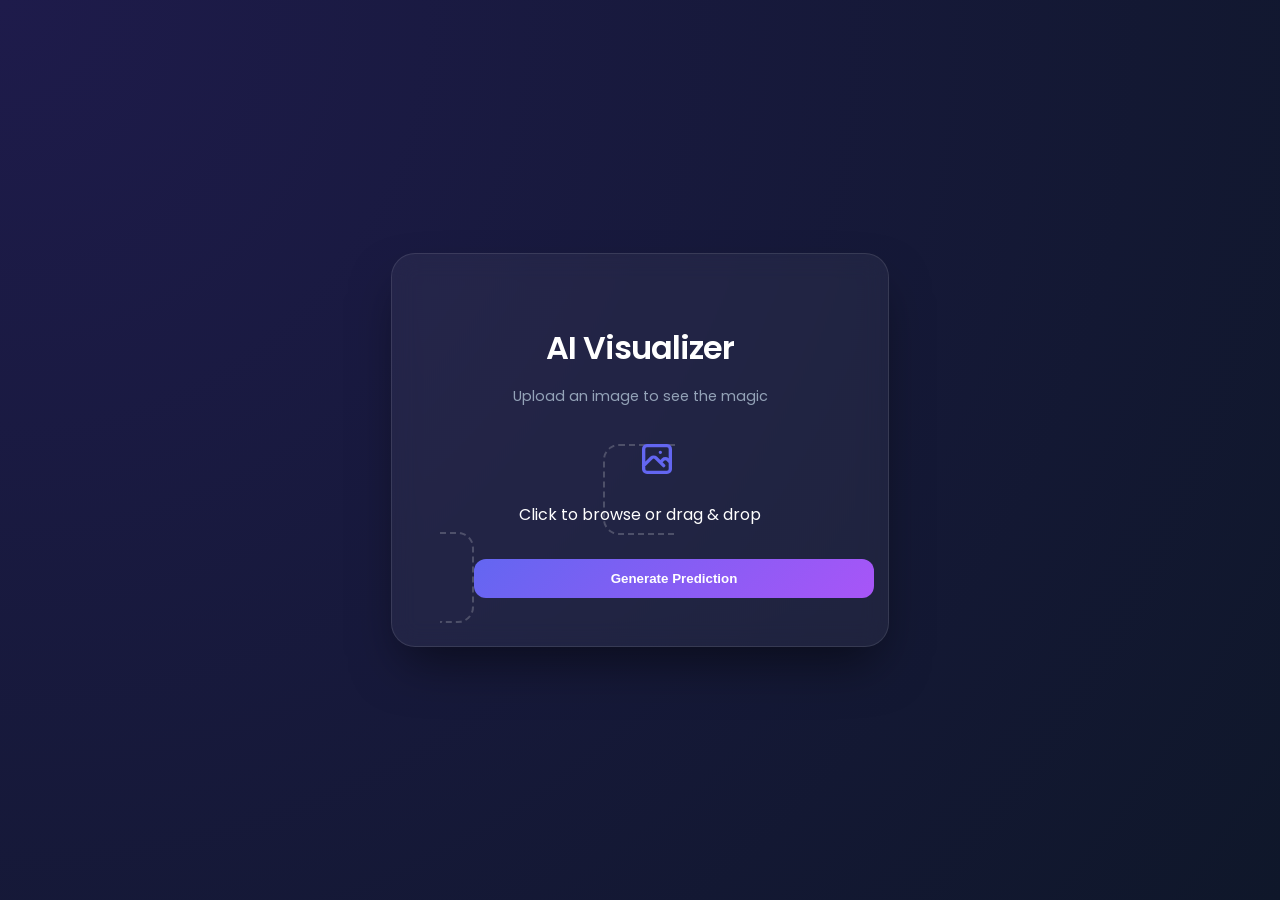
==== index.html @ 39c7b453 "Frontend" ====
<!DOCTYPE html>
<html lang="en">
<head>
    <meta charset="UTF-8">
    <meta name="viewport" content="width=device-width, initial-scale=1.0">
    <title>AI Vision | Image Classifier</title>
    <link href="https://fonts.googleapis.com/css2?family=Poppins:wght@300;400;600&display=swap" rel="stylesheet">
    <style>
        :root { --primary: #6366f1; --secondary: #a855f7; --bg: #0f172a; }
        body {
            font-family: 'Poppins', sans-serif;
            background: radial-gradient(circle at top left, #1e1b4b, var(--bg));
            color: white;
            height: 100vh;
            display: flex;
            align-items: center;
            justify-content: center;
            margin: 0;
            overflow: hidden;
        }
        .glass-card {
            background: rgba(255, 255, 255, 0.05);
            backdrop-filter: blur(12px);
            border: 1px solid rgba(255, 255, 255, 0.1);
            padding: 3rem;
            border-radius: 24px;
            text-align: center;
            width: 400px;
            box-shadow: 0 25px 50px -12px rgba(0, 0, 0, 0.5);
            animation: fadeIn 0.8s ease-out;
        }
        h1 { font-weight: 600; margin-bottom: 0.5rem; letter-spacing: -1px; }
        p { color: #94a3b8; font-size: 0.9rem; margin-bottom: 2rem; }
        
        .upload-area {
            border: 2px dashed rgba(255, 255, 255, 0.2);
            border-radius: 16px;
            padding: 2rem;
            cursor: pointer;
            transition: all 0.3s ease;
        }
        .upload-area:hover {
            border-color: var(--primary);
            background: rgba(99, 102, 241, 0.05);
        }
        input[type="file"] { display: none; }
        
        button {
            margin-top: 2rem;
            width: 100%;
            background: linear-gradient(135deg, var(--primary), var(--secondary));
            color: white;
            border: none;
            padding: 12px;
            border-radius: 12px;
            font-weight: 600;
            cursor: pointer;
            transition: transform 0.2s;
        }
        button:hover { transform: translateY(-2px); box-shadow: 0 10px 15px -3px rgba(99, 102, 241, 0.4); }
        button:disabled { opacity: 0.5; cursor: not-allowed; }

        @keyframes fadeIn { from { opacity: 0; transform: translateY(20px); } to { opacity: 1; transform: translateY(0); } }
        
        #status { margin-top: 1rem; font-size: 0.8rem; color: var(--secondary); display: none; }
    </style>
</head>
<body>

    <div class="glass-card">
        <h1>AI Visualizer</h1>
        <p>Upload an image to see the magic</p>
        
        <form id="uploadForm">
            <label class="upload-area" for="fileInput">
                <svg width="40" height="40" fill="none" stroke="currentColor" viewBox="0 0 24 24" style="margin-bottom: 1rem; color: #6366f1;">
                    <path stroke-linecap="round" stroke-linejoin="round" stroke-width="2" d="M4 16l4.586-4.586a2 2 0 012.828 0L16 16m-2-2l1.586-1.586a2 2 0 012.828 0L20 14m-6-6h.01M6 20h12a2 2 0 002-2V6a2 2 0 00-2-2H6a2 2 0 00-2 2v12a2 2 0 002 2z"></path>
                </svg>
                <div id="fileName">Click to browse or drag & drop</div>
                <input type="file" id="fileInput" name="file" accept="image/*" required>
            </label>
            <button type="submit" id="submitBtn">Generate Prediction</button>
        </form>
        <div id="status">Analyzing neural patterns...</div>
    </div>

    <script>
        const fileInput = document.getElementById('fileInput');
        const fileNameDiv = document.getElementById('fileName');
        const form = document.getElementById('uploadForm');

        fileInput.onchange = () => {
            if(fileInput.files.length > 0) fileNameDiv.innerText = fileInput.files[0].name;
        };

        form.onsubmit = async (e) => {
            e.preventDefault();
            document.getElementById('status').style.display = 'block';
            document.getElementById('submitBtn').disabled = true;

            const formData = new FormData();
            formData.append('file', fileInput.files[0]);

            const response = await fetch('/predict', { method: 'POST', body: formData });
            const data = await response.json();

            if (data.success) {
                window.location.href = '/result';
            } else {
                alert("Error: " + data.error);
                document.getElementById('submitBtn').disabled = false;
                document.getElementById('status').style.display = 'none';
            }
        };
    </script>
</body>
</html>
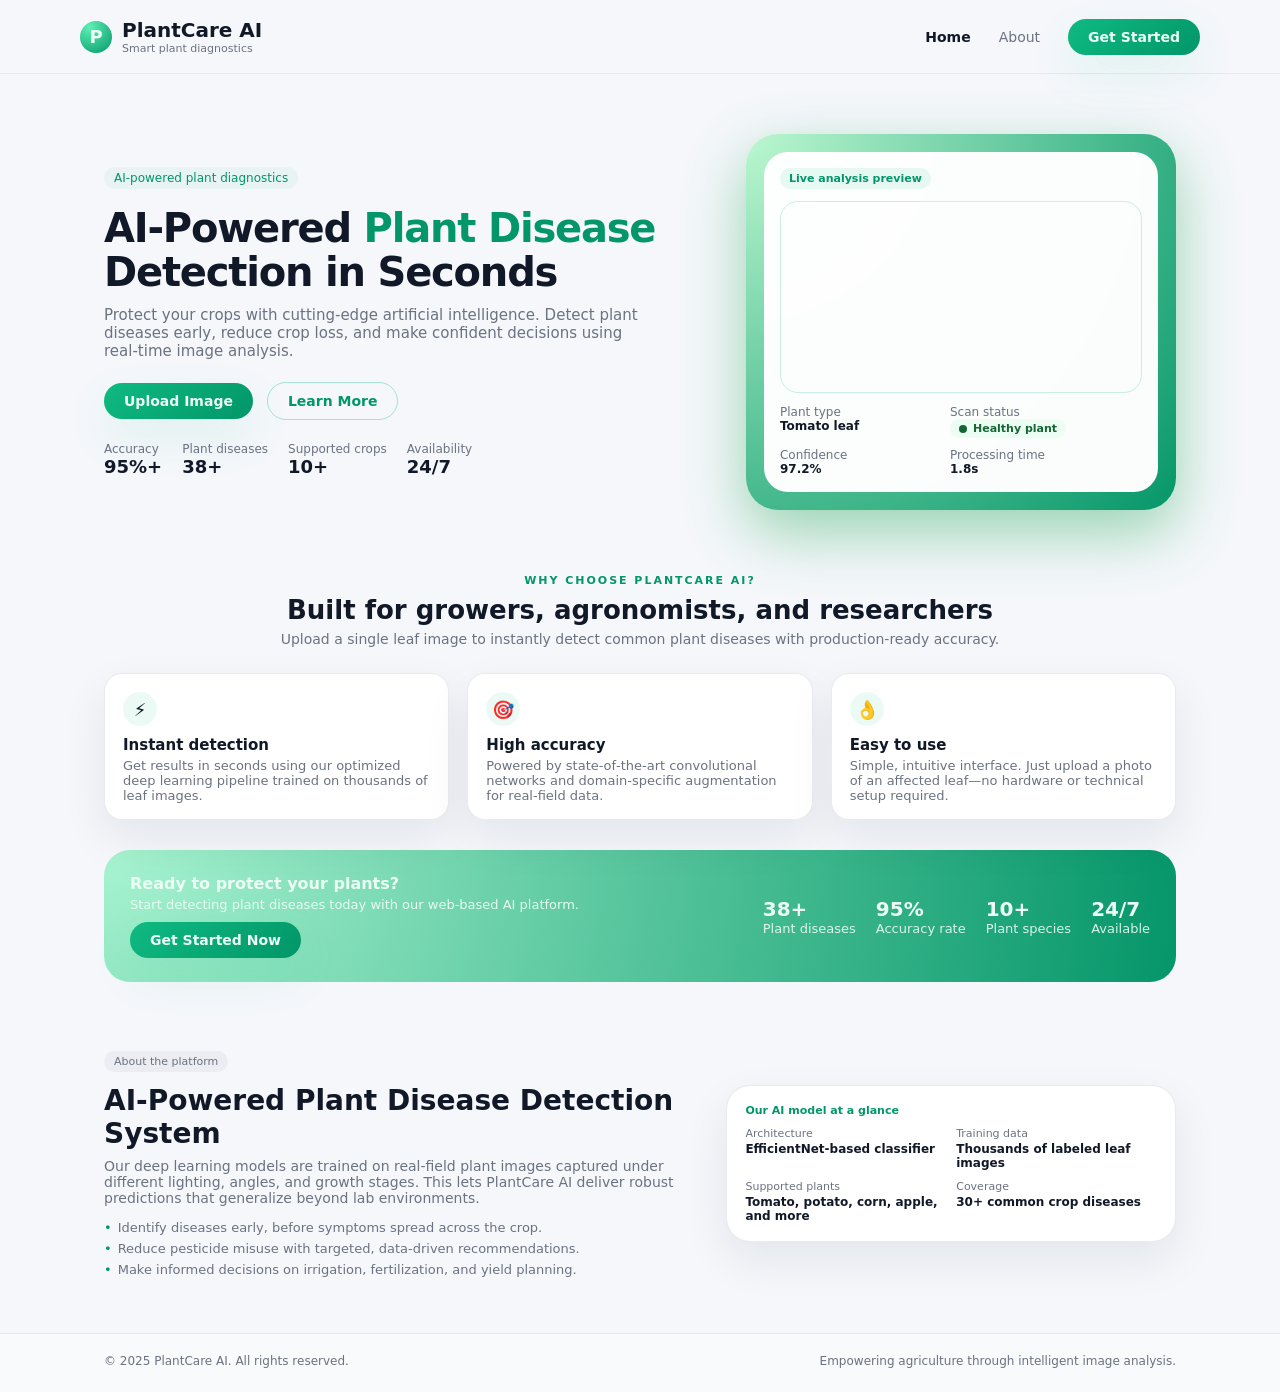
==== commit dac035b5: "Add files via upload Frontend" ====
--- a/index.html
+++ b/index.html
@@ -1,117 +1,219 @@
 <!DOCTYPE html>
 <html lang="en">
-<head>
-    <meta charset="UTF-8">
-    <meta name="viewport" content="width=device-width, initial-scale=1.0">
-    <title>AI Vision | Image Classifier</title>
-    <link href="https://fonts.googleapis.com/css2?family=Poppins:wght@300;400;600&display=swap" rel="stylesheet">
-    <style>
-        :root { --primary: #6366f1; --secondary: #a855f7; --bg: #0f172a; }
-        body {
-            font-family: 'Poppins', sans-serif;
-            background: radial-gradient(circle at top left, #1e1b4b, var(--bg));
-            color: white;
-            height: 100vh;
-            display: flex;
-            align-items: center;
-            justify-content: center;
-            margin: 0;
-            overflow: hidden;
-        }
-        .glass-card {
-            background: rgba(255, 255, 255, 0.05);
-            backdrop-filter: blur(12px);
-            border: 1px solid rgba(255, 255, 255, 0.1);
-            padding: 3rem;
-            border-radius: 24px;
-            text-align: center;
-            width: 400px;
-            box-shadow: 0 25px 50px -12px rgba(0, 0, 0, 0.5);
-            animation: fadeIn 0.8s ease-out;
-        }
-        h1 { font-weight: 600; margin-bottom: 0.5rem; letter-spacing: -1px; }
-        p { color: #94a3b8; font-size: 0.9rem; margin-bottom: 2rem; }
-        
-        .upload-area {
-            border: 2px dashed rgba(255, 255, 255, 0.2);
-            border-radius: 16px;
-            padding: 2rem;
-            cursor: pointer;
-            transition: all 0.3s ease;
-        }
-        .upload-area:hover {
-            border-color: var(--primary);
-            background: rgba(99, 102, 241, 0.05);
-        }
-        input[type="file"] { display: none; }
-        
-        button {
-            margin-top: 2rem;
-            width: 100%;
-            background: linear-gradient(135deg, var(--primary), var(--secondary));
-            color: white;
-            border: none;
-            padding: 12px;
-            border-radius: 12px;
-            font-weight: 600;
-            cursor: pointer;
-            transition: transform 0.2s;
-        }
-        button:hover { transform: translateY(-2px); box-shadow: 0 10px 15px -3px rgba(99, 102, 241, 0.4); }
-        button:disabled { opacity: 0.5; cursor: not-allowed; }
-
-        @keyframes fadeIn { from { opacity: 0; transform: translateY(20px); } to { opacity: 1; transform: translateY(0); } }
-        
-        #status { margin-top: 1rem; font-size: 0.8rem; color: var(--secondary); display: none; }
-    </style>
-</head>
-<body>
-
-    <div class="glass-card">
-        <h1>AI Visualizer</h1>
-        <p>Upload an image to see the magic</p>
-        
-        <form id="uploadForm">
-            <label class="upload-area" for="fileInput">
-                <svg width="40" height="40" fill="none" stroke="currentColor" viewBox="0 0 24 24" style="margin-bottom: 1rem; color: #6366f1;">
-                    <path stroke-linecap="round" stroke-linejoin="round" stroke-width="2" d="M4 16l4.586-4.586a2 2 0 012.828 0L16 16m-2-2l1.586-1.586a2 2 0 012.828 0L20 14m-6-6h.01M6 20h12a2 2 0 002-2V6a2 2 0 00-2-2H6a2 2 0 00-2 2v12a2 2 0 002 2z"></path>
-                </svg>
-                <div id="fileName">Click to browse or drag & drop</div>
-                <input type="file" id="fileInput" name="file" accept="image/*" required>
-            </label>
-            <button type="submit" id="submitBtn">Generate Prediction</button>
-        </form>
-        <div id="status">Analyzing neural patterns...</div>
+  <head>
+    <meta charset="UTF-8" />
+    <meta name="viewport" content="width=device-width, initial-scale=1.0" />
+    <title>PlantCare AI - Plant Disease Detection</title>
+    <link rel="stylesheet" href="styles.css" />
+  </head>
+  <body>
+    <div class="page">
+      <header class="site-header">
+        <div class="container nav">
+          <a href="index.html" class="logo">
+            <div class="logo-mark">P</div>
+            <div>
+              <div class="logo-text">PlantCare AI</div>
+              <div class="logo-sub">Smart plant diagnostics</div>
+            </div>
+          </a>
+          <nav class="nav-links">
+            <a href="index.html" class="nav-link active">Home</a>
+            <a href="about.html" class="nav-link">About</a>
+            <a href="upload.html" class="btn btn-primary">Get Started</a>
+          </nav>
+        </div>
+      </header>
+
+      <main>
+        <section class="hero">
+          <div class="container hero-grid">
+            <div>
+              <div class="hero-kicker">
+                <span>AI-powered plant diagnostics</span>
+              </div>
+              <h1 class="hero-title">
+                AI‑Powered <span>Plant Disease</span><br />
+                Detection in Seconds
+              </h1>
+              <p class="hero-subtitle">
+                Protect your crops with cutting‑edge artificial intelligence. Detect plant diseases early, reduce crop loss,
+                and make confident decisions using real‑time image analysis.
+              </p>
+              <div class="hero-actions">
+                <a href="upload.html" class="btn btn-primary">Upload Image</a>
+                <a href="about.html" class="btn btn-outline">Learn More</a>
+              </div>
+              <div class="hero-metrics">
+                <div class="metric">
+                  <span class="metric-label">Accuracy</span>
+                  <span class="metric-value">95%+</span>
+                </div>
+                <div class="metric">
+                  <span class="metric-label">Plant diseases</span>
+                  <span class="metric-value">38+</span>
+                </div>
+                <div class="metric">
+                  <span class="metric-label">Supported crops</span>
+                  <span class="metric-value">10+</span>
+                </div>
+                <div class="metric">
+                  <span class="metric-label">Availability</span>
+                  <span class="metric-value">24/7</span>
+                </div>
+              </div>
+            </div>
+
+            <aside class="hero-card">
+              <div class="hero-card-inner">
+                <div class="hero-tag">Live analysis preview</div>
+                <div class="hero-image">
+                  <div class="hero-image-placeholder"></div>
+                </div>
+                <div class="hero-status">
+                  <div>
+                    <div class="status-label">Plant type</div>
+                    <div class="status-value">Tomato leaf</div>
+                  </div>
+                  <div>
+                    <div class="status-label">Scan status</div>
+                    <div class="status-value">
+                      <span class="status-pill">
+                        <span class="status-dot"></span>
+                        Healthy plant
+                      </span>
+                    </div>
+                  </div>
+                  <div>
+                    <div class="status-label">Confidence</div>
+                    <div class="status-value">97.2%</div>
+                  </div>
+                  <div>
+                    <div class="status-label">Processing time</div>
+                    <div class="status-value">1.8s</div>
+                  </div>
+                </div>
+              </div>
+            </aside>
+          </div>
+        </section>
+
+        <section class="section">
+          <div class="container">
+            <div class="section-header">
+              <div class="eyebrow">Why choose PlantCare AI?</div>
+              <h2 class="section-title">Built for growers, agronomists, and researchers</h2>
+              <p class="section-subtitle">
+                Upload a single leaf image to instantly detect common plant diseases with production‑ready accuracy.
+              </p>
+            </div>
+
+            <div class="feature-grid">
+              <article class="feature-card">
+                <div class="feature-icon">⚡</div>
+                <h3 class="feature-title">Instant detection</h3>
+                <p class="feature-text">
+                  Get results in seconds using our optimized deep learning pipeline trained on thousands of leaf images.
+                </p>
+              </article>
+
+              <article class="feature-card">
+                <div class="feature-icon">🎯</div>
+                <h3 class="feature-title">High accuracy</h3>
+                <p class="feature-text">
+                  Powered by state‑of‑the‑art convolutional networks and domain‑specific augmentation for real‑field data.
+                </p>
+              </article>
+
+              <article class="feature-card">
+                <div class="feature-icon">👌</div>
+                <h3 class="feature-title">Easy to use</h3>
+                <p class="feature-text">
+                  Simple, intuitive interface. Just upload a photo of an affected leaf—no hardware or technical setup required.
+                </p>
+              </article>
+            </div>
+
+            <div class="stats-band">
+              <div>
+                <div class="stats-copy-title">Ready to protect your plants?</div>
+                <div class="stats-copy-sub">
+                  Start detecting plant diseases today with our web‑based AI platform.
+                </div>
+                <div class="mt-sm">
+                  <a href="upload.html" class="btn btn-primary">Get Started Now</a>
+                </div>
+              </div>
+
+              <div class="stats-row">
+                <div class="stat-item">
+                  <div class="stat-num">38+</div>
+                  <div class="stat-label">Plant diseases</div>
+                </div>
+                <div class="stat-item">
+                  <div class="stat-num">95%</div>
+                  <div class="stat-label">Accuracy rate</div>
+                </div>
+                <div class="stat-item">
+                  <div class="stat-num">10+</div>
+                  <div class="stat-label">Plant species</div>
+                </div>
+                <div class="stat-item">
+                  <div class="stat-num">24/7</div>
+                  <div class="stat-label">Available</div>
+                </div>
+              </div>
+            </div>
+          </div>
+        </section>
+
+        <section class="section">
+          <div class="container two-col">
+            <div>
+              <span class="pill-label">About the platform</span>
+              <h2 class="about-title">AI‑Powered Plant Disease Detection System</h2>
+              <p class="lead">
+                Our deep learning models are trained on real‑field plant images captured under different lighting, angles, and growth
+                stages. This lets PlantCare AI deliver robust predictions that generalize beyond lab environments.
+              </p>
+              <ul class="bullet-list">
+                <li>Identify diseases early, before symptoms spread across the crop.</li>
+                <li>Reduce pesticide misuse with targeted, data‑driven recommendations.</li>
+                <li>Make informed decisions on irrigation, fertilization, and yield planning.</li>
+              </ul>
+            </div>
+            <aside class="about-card">
+              <div class="about-tag">Our AI model at a glance</div>
+              <div class="about-grid">
+                <div>
+                  <div class="mini-label">Architecture</div>
+                  <div class="mini-value">EfficientNet‑based classifier</div>
+                </div>
+                <div>
+                  <div class="mini-label">Training data</div>
+                  <div class="mini-value">Thousands of labeled leaf images</div>
+                </div>
+                <div>
+                  <div class="mini-label">Supported plants</div>
+                  <div class="mini-value">Tomato, potato, corn, apple, and more</div>
+                </div>
+                <div>
+                  <div class="mini-label">Coverage</div>
+                  <div class="mini-value">30+ common crop diseases</div>
+                </div>
+              </div>
+            </aside>
+          </div>
+        </section>
+      </main>
+
+      <footer id="footer" class="site-footer">
+        <div class="container footer-inner">
+          <div>© 2025 PlantCare AI. All rights reserved.</div>
+          <div>Empowering agriculture through intelligent image analysis.</div>
+        </div>
+      </footer>
     </div>
-
-    <script>
-        const fileInput = document.getElementById('fileInput');
-        const fileNameDiv = document.getElementById('fileName');
-        const form = document.getElementById('uploadForm');
-
-        fileInput.onchange = () => {
-            if(fileInput.files.length > 0) fileNameDiv.innerText = fileInput.files[0].name;
-        };
-
-        form.onsubmit = async (e) => {
-            e.preventDefault();
-            document.getElementById('status').style.display = 'block';
-            document.getElementById('submitBtn').disabled = true;
-
-            const formData = new FormData();
-            formData.append('file', fileInput.files[0]);
-
-            const response = await fetch('/predict', { method: 'POST', body: formData });
-            const data = await response.json();
-
-            if (data.success) {
-                window.location.href = '/result';
-            } else {
-                alert("Error: " + data.error);
-                document.getElementById('submitBtn').disabled = false;
-                document.getElementById('status').style.display = 'none';
-            }
-        };
-    </script>
-</body>
-</html>+  </body>
+</html>
+
--- a/styles.css
+++ b/styles.css
@@ -0,0 +1,1119 @@
+/* Root variables */
+:root {
+  --primary: #0fba81;
+  --primary-dark: #029668;
+  --primary-light: #e1f7f0;
+  --accent-red: #ff4d4f;
+  --bg: #f5f7fb;
+  --card-bg: #ffffff;
+  --text-main: #111827;
+  --text-muted: #6b7280;
+  --border-subtle: #e5e7eb;
+  --shadow-soft: 0 18px 45px rgba(15, 186, 129, 0.1);
+  --shadow-card: 0 18px 45px rgba(15, 23, 42, 0.08);
+  --radius-lg: 18px;
+  --radius-xl: 26px;
+}
+
+*,
+*::before,
+*::after {
+  box-sizing: border-box;
+}
+
+html,
+body {
+  margin: 0;
+  padding: 0;
+  font-family: system-ui, -apple-system, BlinkMacSystemFont, "Segoe UI", sans-serif;
+  color: var(--text-main);
+  background: var(--bg);
+}
+
+body {
+  -webkit-font-smoothing: antialiased;
+}
+
+a {
+  text-decoration: none;
+  color: inherit;
+}
+
+img {
+  max-width: 100%;
+  display: block;
+}
+
+.page {
+  min-height: 100vh;
+  display: flex;
+  flex-direction: column;
+}
+
+/* Layout */
+.container {
+  width: 100%;
+  max-width: 1120px;
+  margin: 0 auto;
+  padding: 0 24px;
+}
+
+header.site-header {
+  position: sticky;
+  top: 0;
+  z-index: 20;
+  background: rgba(245, 247, 251, 0.92);
+  backdrop-filter: blur(18px);
+  border-bottom: 1px solid rgba(229, 231, 235, 0.85);
+}
+
+.nav {
+  display: flex;
+  align-items: center;
+  justify-content: space-between;
+  padding: 18px 0;
+}
+
+.logo {
+  display: flex;
+  align-items: center;
+  gap: 10px;
+}
+
+.logo-mark {
+  width: 32px;
+  height: 32px;
+  border-radius: 999px;
+  background: radial-gradient(circle at 30% 20%, #5df0b4, #059669);
+  display: flex;
+  align-items: center;
+  justify-content: center;
+  color: #ecfdf5;
+  font-weight: 700;
+  font-size: 18px;
+}
+
+.logo-text {
+  font-weight: 700;
+  font-size: 20px;
+}
+
+.logo-sub {
+  font-size: 11px;
+  color: var(--text-muted);
+}
+
+.nav-links {
+  display: flex;
+  align-items: center;
+  gap: 28px;
+  font-size: 14px;
+}
+
+.nav-link {
+  color: var(--text-muted);
+}
+
+.nav-link.active {
+  color: var(--text-main);
+  font-weight: 600;
+}
+
+.btn {
+  display: inline-flex;
+  align-items: center;
+  justify-content: center;
+  border-radius: 999px;
+  font-size: 14px;
+  font-weight: 600;
+  border: none;
+  cursor: pointer;
+  padding: 10px 20px;
+  transition: background 0.15s ease, box-shadow 0.15s ease, transform 0.1s ease;
+}
+
+.btn-primary {
+  background: linear-gradient(135deg, var(--primary), var(--primary-dark));
+  color: #ecfdf5;
+  box-shadow: var(--shadow-soft);
+}
+
+.btn-primary:hover {
+  transform: translateY(-1px);
+  box-shadow: 0 20px 40px rgba(15, 186, 129, 0.25);
+}
+
+.btn-outline {
+  background: transparent;
+  border: 1px solid rgba(15, 186, 129, 0.35);
+  color: var(--primary-dark);
+}
+
+.btn-outline:hover {
+  background: rgba(15, 186, 129, 0.04);
+}
+
+main {
+  flex: 1;
+}
+
+footer.site-footer {
+  border-top: 1px solid var(--border-subtle);
+  padding: 20px 0 24px;
+  font-size: 12px;
+  color: var(--text-muted);
+  background: #f9fafb;
+}
+
+.footer-inner {
+  display: flex;
+  align-items: center;
+  justify-content: space-between;
+  gap: 16px;
+  flex-wrap: wrap;
+}
+
+/* Hero / Home page */
+.hero {
+  padding: 60px 0 52px;
+}
+
+.hero-grid {
+  display: grid;
+  grid-template-columns: minmax(0, 1.4fr) minmax(0, 1fr);
+  gap: 40px;
+  align-items: center;
+}
+
+.hero-kicker {
+  display: inline-flex;
+  align-items: center;
+  gap: 8px;
+  padding: 4px 10px;
+  background: rgba(16, 185, 129, 0.06);
+  border-radius: 999px;
+  color: var(--primary-dark);
+  font-size: 12px;
+  font-weight: 500;
+}
+
+.hero-title {
+  margin: 18px 0 12px;
+  font-size: 40px;
+  line-height: 1.09;
+  letter-spacing: -0.03em;
+}
+
+.hero-title span {
+  color: var(--primary-dark);
+}
+
+.hero-subtitle {
+  margin: 0 0 22px;
+  color: var(--text-muted);
+  font-size: 15px;
+  max-width: 34rem;
+}
+
+.hero-actions {
+  display: flex;
+  flex-wrap: wrap;
+  gap: 14px;
+  align-items: center;
+  margin-bottom: 22px;
+}
+
+.hero-metrics {
+  display: flex;
+  flex-wrap: wrap;
+  gap: 20px;
+  font-size: 12px;
+}
+
+.metric {
+  display: flex;
+  flex-direction: column;
+}
+
+.metric-label {
+  color: var(--text-muted);
+}
+
+.metric-value {
+  font-weight: 700;
+  font-size: 18px;
+}
+
+.hero-card {
+  background: radial-gradient(circle at top left, #bbf7d0, #059669);
+  border-radius: 32px;
+  padding: 18px;
+  box-shadow: 0 22px 60px rgba(22, 163, 74, 0.42);
+}
+
+.hero-card-inner {
+  background: rgba(255, 255, 255, 0.98);
+  border-radius: 24px;
+  padding: 16px;
+  display: flex;
+  flex-direction: column;
+  gap: 12px;
+}
+
+.hero-tag {
+  align-self: flex-start;
+  font-size: 11px;
+  padding: 4px 9px;
+  border-radius: 999px;
+  background: rgba(16, 185, 129, 0.09);
+  color: var(--primary-dark);
+  font-weight: 600;
+}
+
+.hero-image {
+  border-radius: 18px;
+  overflow: hidden;
+  border: 1px solid rgba(15, 186, 129, 0.22);
+}
+
+.hero-image-placeholder {
+  height: 190px;
+  background: url("https://images.pexels.com/photos/2886937/pexels-photo-2886937.jpeg?auto=compress&cs=tinysrgb&w=1200") center/cover no-repeat;
+}
+
+.hero-status {
+  display: grid;
+  grid-template-columns: 1fr 1.2fr;
+  gap: 10px;
+  font-size: 12px;
+}
+
+.status-label {
+  color: var(--text-muted);
+}
+
+.status-value {
+  font-weight: 600;
+}
+
+.status-pill {
+  display: inline-flex;
+  align-items: center;
+  gap: 6px;
+  padding: 3px 9px;
+  border-radius: 999px;
+  background: #ecfdf3;
+  color: #166534;
+  font-size: 11px;
+  font-weight: 600;
+}
+
+.status-pill.danger {
+  background: #fef2f2;
+  color: #b91c1c;
+}
+
+.status-dot {
+  width: 8px;
+  height: 8px;
+  border-radius: 999px;
+  background: currentColor;
+}
+
+/* Features / Why Choose */
+.section {
+  padding: 12px 0 56px;
+}
+
+.section-header {
+  text-align: center;
+  margin-bottom: 26px;
+}
+
+.eyebrow {
+  text-transform: uppercase;
+  letter-spacing: 0.18em;
+  font-size: 11px;
+  color: var(--primary-dark);
+  font-weight: 600;
+}
+
+.section-title {
+  margin: 8px 0 6px;
+  font-size: 26px;
+}
+
+.section-subtitle {
+  margin: 0;
+  color: var(--text-muted);
+  font-size: 14px;
+}
+
+.feature-grid {
+  display: grid;
+  grid-template-columns: repeat(3, minmax(0, 1fr));
+  gap: 18px;
+}
+
+.feature-card {
+  background: var(--card-bg);
+  border-radius: var(--radius-lg);
+  padding: 18px 18px 16px;
+  box-shadow: var(--shadow-card);
+  border: 1px solid rgba(229, 231, 235, 0.8);
+}
+
+.feature-icon {
+  width: 34px;
+  height: 34px;
+  border-radius: 999px;
+  background: rgba(16, 185, 129, 0.08);
+  display: flex;
+  align-items: center;
+  justify-content: center;
+  font-size: 18px;
+}
+
+.feature-title {
+  margin: 10px 0 4px;
+  font-size: 15px;
+}
+
+.feature-text {
+  margin: 0;
+  color: var(--text-muted);
+  font-size: 13px;
+}
+
+.stats-band {
+  margin-top: 30px;
+  border-radius: 26px;
+  background: radial-gradient(circle at top left, #a7f3d0, #059669);
+  padding: 24px 26px;
+  display: flex;
+  align-items: center;
+  justify-content: space-between;
+  gap: 18px;
+  color: #ecfdf5;
+}
+
+.stats-copy-title {
+  font-weight: 600;
+  margin-bottom: 4px;
+}
+
+.stats-copy-sub {
+  font-size: 13px;
+  opacity: 0.96;
+}
+
+.stats-row {
+  display: flex;
+  gap: 20px;
+  flex-wrap: wrap;
+}
+
+.stat-item {
+  font-size: 13px;
+}
+
+.stat-num {
+  font-size: 20px;
+  font-weight: 700;
+}
+
+.stat-label {
+  opacity: 0.9;
+}
+
+/* About / Technology */
+.two-col {
+  display: grid;
+  grid-template-columns: 1.3fr 1fr;
+  gap: 38px;
+  align-items: center;
+}
+
+.pill-label {
+  display: inline-flex;
+  padding: 4px 10px;
+  border-radius: 999px;
+  background: rgba(15, 23, 42, 0.04);
+  font-size: 11px;
+  color: var(--text-muted);
+}
+
+.about-title {
+  margin: 12px 0 8px;
+  font-size: 28px;
+}
+
+.lead {
+  margin: 0 0 14px;
+  color: var(--text-muted);
+  font-size: 14px;
+}
+
+.bullet-list {
+  list-style: none;
+  padding: 0;
+  margin: 0;
+  display: grid;
+  gap: 6px;
+  font-size: 13px;
+  color: var(--text-muted);
+}
+
+.bullet-list li::before {
+  content: "•";
+  color: var(--primary-dark);
+  margin-right: 6px;
+}
+
+.about-card {
+  background: var(--card-bg);
+  padding: 18px;
+  border-radius: 24px;
+  box-shadow: var(--shadow-card);
+  border: 1px solid rgba(229, 231, 235, 0.85);
+}
+
+.about-tag {
+  font-size: 11px;
+  font-weight: 600;
+  color: var(--primary-dark);
+  margin-bottom: 10px;
+}
+
+.about-grid {
+  display: grid;
+  grid-template-columns: repeat(2, minmax(0, 1fr));
+  gap: 10px;
+  font-size: 12px;
+}
+
+.mini-label {
+  color: var(--text-muted);
+  font-size: 11px;
+}
+
+.mini-value {
+  font-weight: 600;
+  margin-top: 2px;
+}
+
+.about-visual {
+  display: flex;
+  align-items: center;
+  justify-content: center;
+  min-height: 180px;
+  background: rgba(209, 250, 229, 0.5);
+}
+
+.about-visual-icon {
+  font-size: 64px;
+  opacity: 0.8;
+}
+
+/* How It Works */
+.how-it-works {
+  margin-top: 48px;
+}
+
+.how-it-works .about-title {
+  margin-bottom: 24px;
+}
+
+.steps-row {
+  display: grid;
+  grid-template-columns: repeat(3, minmax(0, 1fr));
+  gap: 24px;
+}
+
+.step-card {
+  text-align: center;
+}
+
+.step-num {
+  width: 48px;
+  height: 48px;
+  border-radius: 999px;
+  background: var(--primary);
+  color: #fff;
+  font-weight: 700;
+  font-size: 20px;
+  display: flex;
+  align-items: center;
+  justify-content: center;
+  margin: 0 auto 14px;
+}
+
+.step-title {
+  margin: 0 0 8px;
+  font-size: 16px;
+  font-weight: 600;
+}
+
+.step-desc {
+  margin: 0;
+  font-size: 13px;
+  color: var(--text-muted);
+  line-height: 1.45;
+}
+
+/* Our AI Model box */
+.ai-model-box {
+  margin-top: 48px;
+  background: #f9fafb;
+  border-radius: var(--radius-lg);
+  padding: 28px 24px;
+  box-shadow: var(--shadow-card);
+  border: 1px solid rgba(229, 231, 235, 0.9);
+}
+
+.ai-model-box .about-title {
+  margin-bottom: 20px;
+}
+
+.ai-model-grid {
+  display: grid;
+  grid-template-columns: repeat(3, minmax(0, 1fr));
+  gap: 16px;
+}
+
+.ai-model-card {
+  background: rgba(209, 250, 229, 0.4);
+  border-radius: 14px;
+  padding: 14px 16px;
+  border: 1px solid rgba(34, 197, 94, 0.15);
+}
+
+.ai-model-card:nth-child(4) {
+  grid-column: 1;
+}
+
+.ai-model-label {
+  font-size: 13px;
+  font-weight: 600;
+  color: var(--primary-dark);
+  margin-bottom: 4px;
+}
+
+.ai-model-value {
+  font-size: 12px;
+  color: var(--text-muted);
+  line-height: 1.4;
+}
+
+/* Benefits + Try Now (About page) */
+.benefits {
+  margin-top: 28px;
+}
+
+.benefits-title {
+  margin: 0 0 14px;
+  font-size: 14px;
+  font-weight: 700;
+  color: var(--text-main);
+}
+
+.benefit-grid {
+  display: grid;
+  grid-template-columns: repeat(4, minmax(0, 1fr));
+  gap: 16px;
+}
+
+.benefit-item {
+  background: var(--card-bg);
+  border-radius: 14px;
+  padding: 14px 14px 12px;
+  border: 1px solid rgba(229, 231, 235, 0.9);
+  box-shadow: 0 10px 30px rgba(15, 23, 42, 0.06);
+  text-align: center;
+}
+
+.benefit-icon {
+  width: 34px;
+  height: 34px;
+  border-radius: 999px;
+  background: rgba(16, 185, 129, 0.1);
+  display: inline-flex;
+  align-items: center;
+  justify-content: center;
+  margin: 0 auto 10px;
+  font-size: 16px;
+}
+
+.benefit-name {
+  font-size: 12px;
+  font-weight: 700;
+  margin-bottom: 4px;
+}
+
+.benefit-text {
+  font-size: 11px;
+  color: var(--text-muted);
+  line-height: 1.4;
+}
+
+.try-now {
+  margin-top: 18px;
+  padding: 12px 0 4px;
+}
+
+.try-title {
+  margin: 0 0 6px;
+  font-size: 13px;
+  font-weight: 700;
+}
+
+.try-text {
+  margin: 0 0 12px;
+  font-size: 12px;
+  color: var(--text-muted);
+}
+
+.try-btn {
+  padding: 8px 14px;
+  font-size: 12px;
+}
+
+.about-system {
+  margin-top: 18px;
+  padding-top: 14px;
+  border-top: 1px solid rgba(229, 231, 235, 0.9);
+}
+
+.about-system-title {
+  margin: 0 0 8px;
+  font-size: 13px;
+  font-weight: 700;
+}
+
+.about-system-text {
+  margin: 0 0 12px;
+  font-size: 12px;
+  color: var(--text-muted);
+  line-height: 1.6;
+}
+
+.about-system-brand-title {
+  font-size: 12px;
+  font-weight: 700;
+  color: var(--text-main);
+}
+
+.about-system-brand-sub {
+  font-size: 11px;
+  color: var(--text-muted);
+  margin-top: 2px;
+}
+
+/* Upload Page */
+.upload-wrapper {
+  padding: 46px 0 54px;
+}
+
+.upload-card {
+  background: var(--card-bg);
+  border-radius: 26px;
+  padding: 30px 28px;
+  box-shadow: var(--shadow-card);
+  border: 1px solid rgba(229, 231, 235, 0.9);
+}
+
+.upload-header {
+  text-align: center;
+  margin-bottom: 22px;
+}
+
+.upload-title {
+  margin: 4px 0 6px;
+  font-size: 24px;
+}
+
+.upload-subtitle {
+  margin: 0;
+  font-size: 14px;
+  color: var(--text-muted);
+}
+
+.dropzone {
+  border-radius: 22px;
+  border: 1.5px dashed rgba(148, 163, 184, 0.9);
+  padding: 26px 20px 24px;
+  text-align: center;
+  background: radial-gradient(circle at top, #f9fafb, #f3f4f6);
+}
+
+.dropzone.dragover {
+  border-color: rgba(15, 186, 129, 0.8);
+  background: radial-gradient(circle at top, rgba(236, 253, 243, 0.85), #f3f4f6);
+}
+
+.drop-icon {
+  width: 40px;
+  height: 40px;
+  border-radius: 999px;
+  margin: 0 auto 10px;
+  display: flex;
+  align-items: center;
+  justify-content: center;
+  background: rgba(16, 185, 129, 0.07);
+  color: var(--primary-dark);
+  font-size: 20px;
+}
+
+.drop-title {
+  margin: 0 0 6px;
+  font-weight: 600;
+}
+
+.drop-text {
+  margin: 0 0 12px;
+  font-size: 13px;
+  color: var(--text-muted);
+}
+
+.drop-meta {
+  margin: 0 0 14px;
+  font-size: 11px;
+  color: var(--text-muted);
+}
+
+.drop-or {
+  display: block;
+  font-size: 11px;
+  color: var(--text-muted);
+  margin: 6px 0 0;
+}
+
+.drop-preview {
+  display: none;
+  margin-top: 14px;
+}
+
+.drop-preview.show {
+  display: block;
+}
+
+.preview-img {
+  width: 100%;
+  max-width: 420px;
+  margin: 0 auto;
+  border-radius: 16px;
+  border: 1px solid rgba(148, 163, 184, 0.55);
+  box-shadow: 0 14px 34px rgba(15, 23, 42, 0.08);
+}
+
+.upload-controls {
+  margin-top: 14px;
+  display: flex;
+  gap: 12px;
+  align-items: flex-end;
+  justify-content: center;
+  flex-wrap: wrap;
+}
+
+.control {
+  display: grid;
+  gap: 6px;
+  text-align: left;
+  min-width: 220px;
+}
+
+.control-label {
+  font-size: 11px;
+  color: var(--text-muted);
+}
+
+.control-input {
+  border-radius: 14px;
+  border: 1px solid rgba(229, 231, 235, 0.9);
+  background: #fff;
+  padding: 10px 12px;
+  font-size: 13px;
+  outline: none;
+}
+
+.control-input:focus {
+  border-color: rgba(15, 186, 129, 0.6);
+  box-shadow: 0 0 0 4px rgba(15, 186, 129, 0.12);
+}
+
+.btn:disabled {
+  opacity: 0.6;
+  cursor: not-allowed;
+  transform: none !important;
+}
+
+.upload-error {
+  margin-top: 10px;
+  font-size: 12px;
+  color: #b91c1c;
+  min-height: 16px;
+}
+
+.tips-card {
+  margin-top: 18px;
+  padding: 14px 16px;
+  border-radius: 18px;
+  background: #f9fafb;
+  border: 1px solid rgba(229, 231, 235, 0.9);
+}
+
+.tips-title {
+  font-size: 13px;
+  font-weight: 600;
+  margin-bottom: 8px;
+}
+
+.tips-grid {
+  display: grid;
+  grid-template-columns: repeat(2, minmax(0, 1fr));
+  gap: 6px 16px;
+  font-size: 12px;
+  color: var(--text-muted);
+}
+
+.tip {
+  display: flex;
+  align-items: flex-start;
+  gap: 6px;
+}
+
+.tip-check {
+  width: 16px;
+  height: 16px;
+  border-radius: 999px;
+  background: #ecfdf3;
+  color: #16a34a;
+  display: flex;
+  align-items: center;
+  justify-content: center;
+  font-size: 11px;
+  margin-top: 1px;
+}
+
+/* Analysis Page */
+.analysis-wrapper {
+  padding: 40px 0 52px;
+}
+
+.analysis-header {
+  text-align: center;
+  margin-bottom: 24px;
+}
+
+.analysis-title {
+  margin: 4px 0 6px;
+  font-size: 24px;
+}
+
+.analysis-subtitle {
+  margin: 0;
+  color: var(--text-muted);
+  font-size: 13px;
+}
+
+.analysis-grid {
+  display: grid;
+  grid-template-columns: minmax(0, 1fr) minmax(0, 1.1fr);
+  gap: 24px;
+  align-items: stretch;
+}
+
+.uploaded-card,
+.result-card {
+  background: var(--card-bg);
+  border-radius: 26px;
+  padding: 18px 18px 16px;
+  box-shadow: var(--shadow-card);
+  border: 1px solid rgba(229, 231, 235, 0.94);
+}
+
+.uploaded-title,
+.result-title {
+  font-size: 14px;
+  font-weight: 600;
+  margin-bottom: 10px;
+}
+
+.uploaded-image-box {
+  border-radius: 20px;
+  border: 1px solid rgba(148, 163, 184, 0.9);
+  padding: 12px;
+  background: #f3f4f6;
+}
+
+.uploaded-image-inner {
+  border-radius: 16px;
+  overflow: hidden;
+  background: url("https://images.pexels.com/photos/5071632/pexels-photo-5071632.jpeg?auto=compress&cs=tinysrgb&w=1200")
+    center/cover no-repeat;
+  aspect-ratio: 4 / 5;
+}
+
+.result-header-row {
+  display: flex;
+  justify-content: space-between;
+  align-items: center;
+  margin-bottom: 10px;
+}
+
+.result-scan-id {
+  font-size: 11px;
+  color: var(--text-muted);
+}
+
+.badge-pill {
+  border-radius: 999px;
+  font-size: 11px;
+  padding: 4px 9px;
+  display: inline-flex;
+  align-items: center;
+  gap: 6px;
+}
+
+.badge-success {
+  background: #ecfdf3;
+  color: #15803d;
+}
+
+.badge-danger {
+  background: #fef2f2;
+  color: #b91c1c;
+}
+
+.badge-pill span.icon {
+  font-size: 12px;
+}
+
+.result-meta {
+  display: grid;
+  grid-template-columns: repeat(2, minmax(0, 1fr));
+  gap: 10px 22px;
+  font-size: 12px;
+  margin-bottom: 14px;
+}
+
+.result-label {
+  color: var(--text-muted);
+  font-size: 11px;
+}
+
+.result-value {
+  font-weight: 600;
+  margin-top: 2px;
+}
+
+.callout {
+  margin-top: 8px;
+  padding: 10px 12px;
+  border-radius: 16px;
+  background: #f9fafb;
+  border: 1px solid rgba(229, 231, 235, 0.9);
+  font-size: 12px;
+  color: var(--text-muted);
+}
+
+.callout-title {
+  font-weight: 600;
+  margin-bottom: 4px;
+  color: var(--text-main);
+}
+
+.callout-list {
+  padding-left: 18px;
+  margin: 0;
+}
+
+.callout-list li {
+  margin-bottom: 3px;
+}
+
+.analysis-actions {
+  display: flex;
+  flex-wrap: wrap;
+  gap: 10px;
+  margin-top: 18px;
+}
+
+.analysis-actions .btn {
+  font-size: 13px;
+  padding-inline: 18px;
+}
+
+/* Utility */
+.text-center {
+  text-align: center;
+}
+
+.mt-xs {
+  margin-top: 6px;
+}
+
+.mt-sm {
+  margin-top: 10px;
+}
+
+.mt-md {
+  margin-top: 16px;
+}
+
+/* Responsive */
+@media (max-width: 900px) {
+  .hero-grid,
+  .two-col,
+  .analysis-grid {
+    grid-template-columns: minmax(0, 1fr);
+  }
+
+  .hero {
+    padding-top: 40px;
+  }
+
+  .stats-band {
+    flex-direction: column;
+    align-items: flex-start;
+  }
+
+  .steps-row {
+    grid-template-columns: minmax(0, 1fr);
+  }
+
+  .ai-model-grid {
+    grid-template-columns: repeat(2, minmax(0, 1fr));
+  }
+
+  .benefit-grid {
+    grid-template-columns: repeat(2, minmax(0, 1fr));
+  }
+}
+
+@media (max-width: 720px) {
+  .nav-links {
+    display: none;
+  }
+
+  .feature-grid {
+    grid-template-columns: minmax(0, 1fr);
+  }
+
+  .tips-grid {
+    grid-template-columns: minmax(0, 1fr);
+  }
+
+  .upload-card {
+    padding-inline: 18px;
+  }
+
+  .ai-model-grid {
+    grid-template-columns: minmax(0, 1fr);
+  }
+
+  .benefit-grid {
+    grid-template-columns: minmax(0, 1fr);
+  }
+}
+
